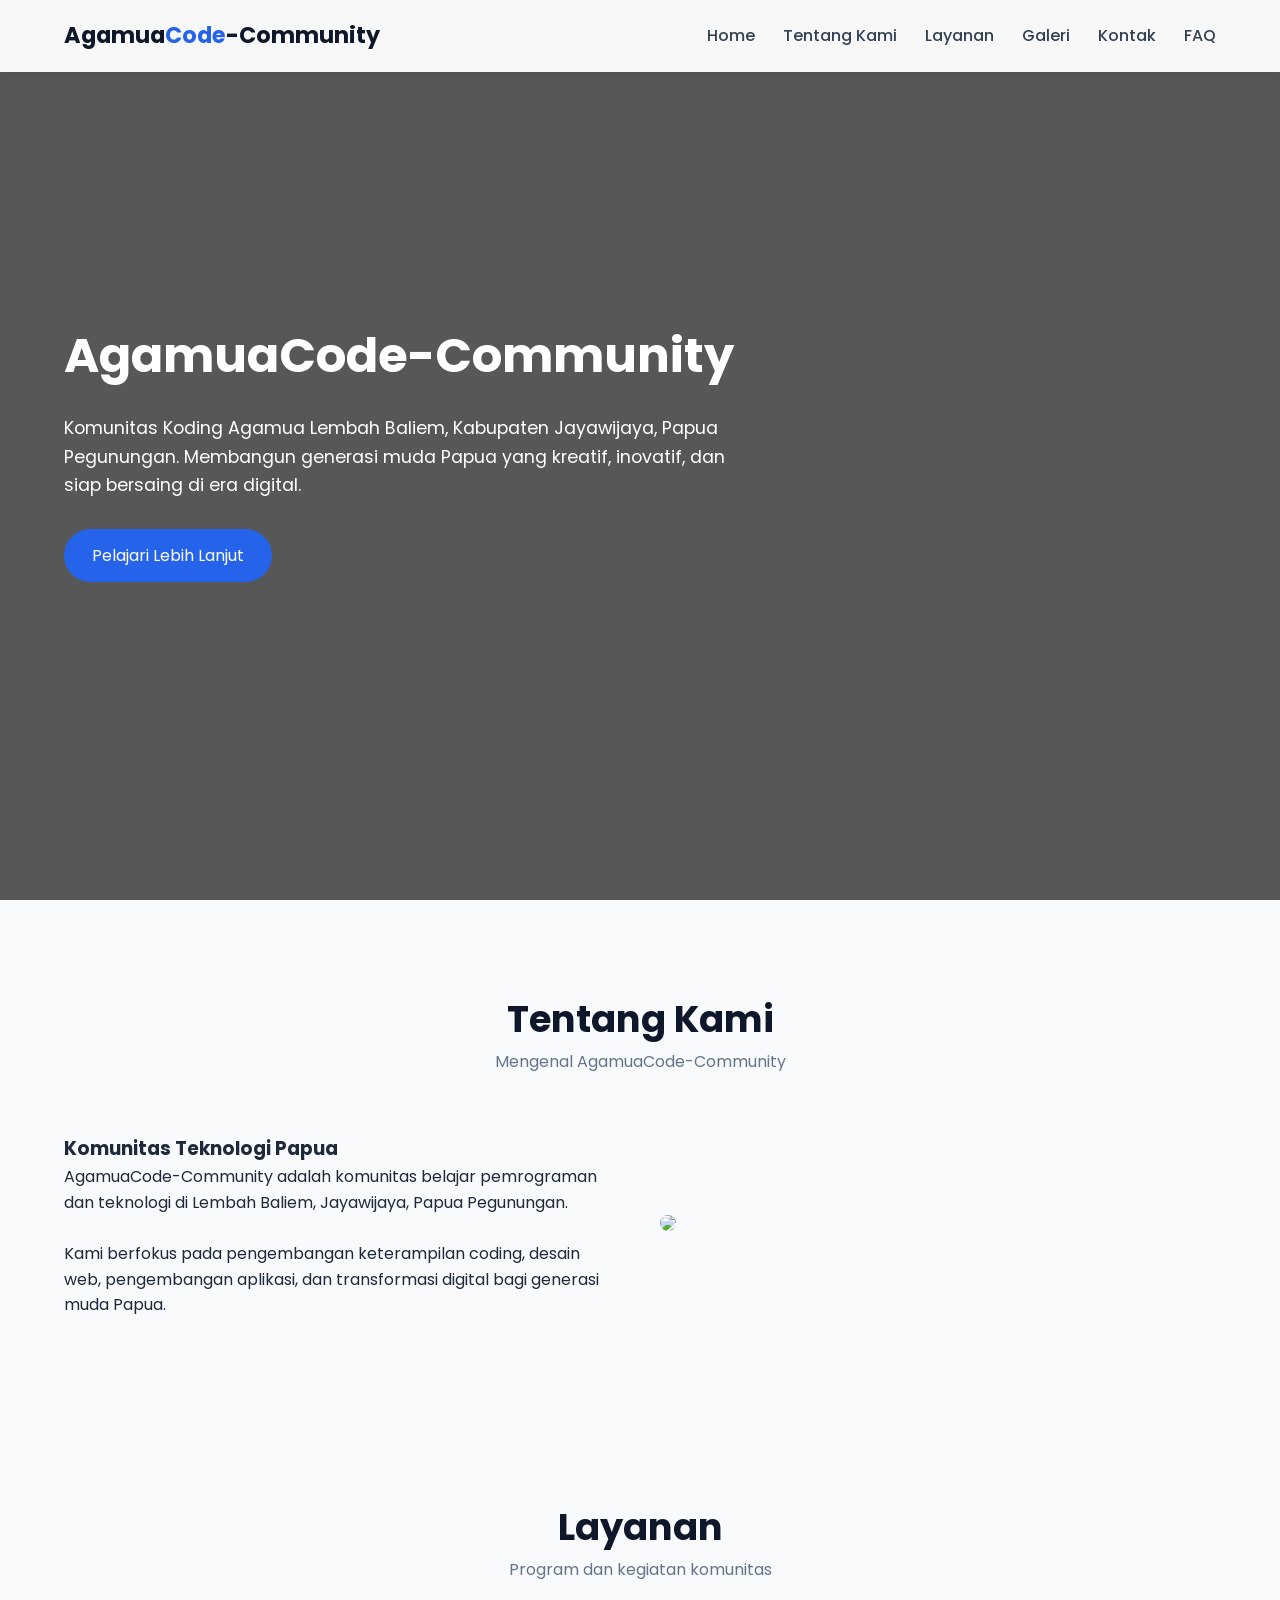
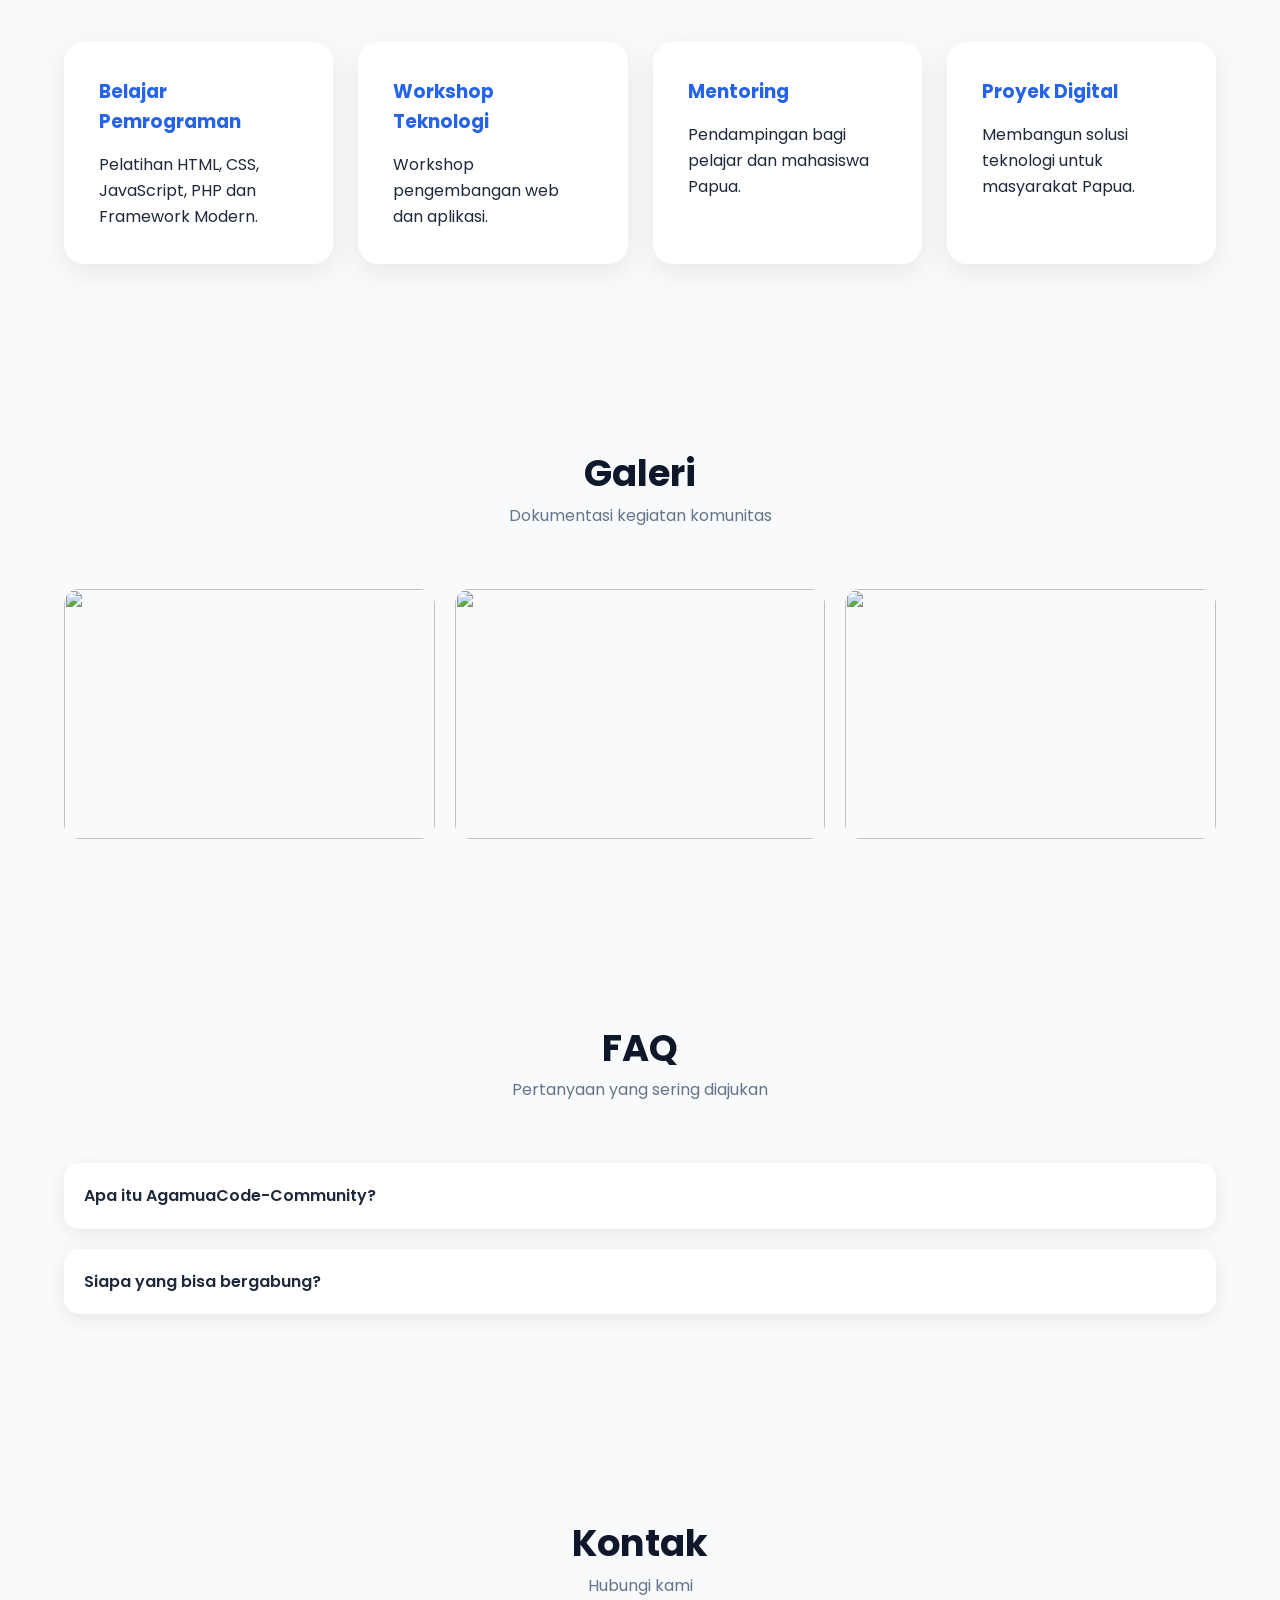
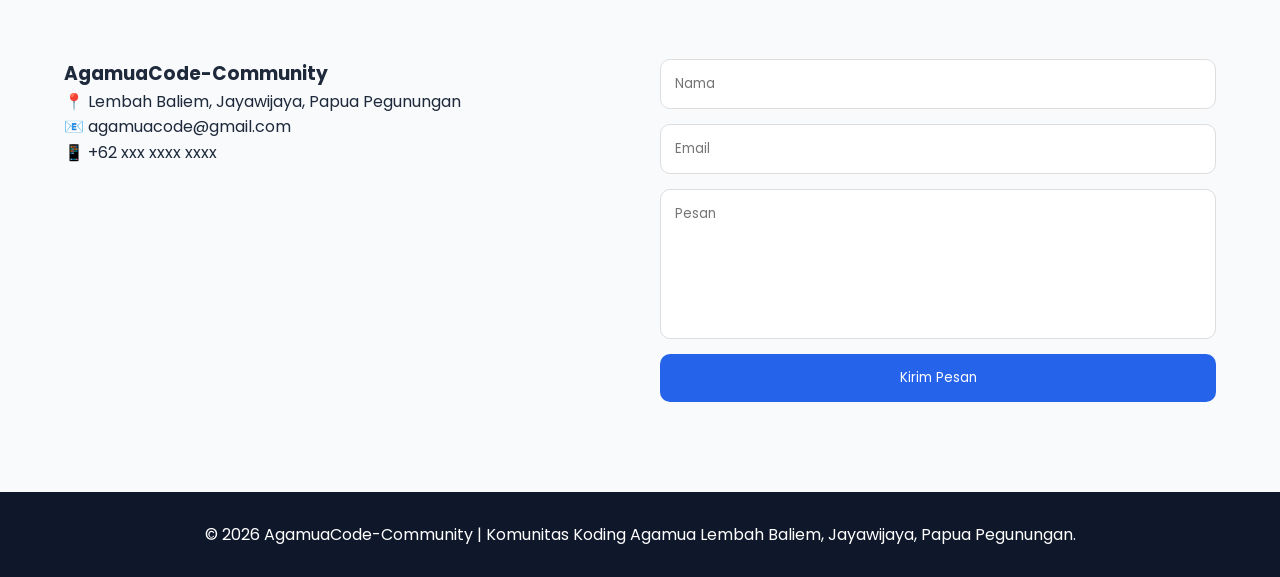
==== index.html @ a18b5c3a "first commit" ====
<!DOCTYPE html>
<html lang="id">

<head>
    <meta charset="UTF-8">
    <meta name="viewport" content="width=device-width, initial-scale=1.0">
    <title>AgamuaCode-Community | Komunitas Koding Agamua</title>

    <link href="https://fonts.googleapis.com/css2?family=Poppins:wght@300;400;500;600;700&display=swap"
        rel="stylesheet">

    <style>
        * {
            margin: 0;
            padding: 0;
            box-sizing: border-box;
            font-family: 'Poppins', sans-serif;
        }

        html {
            scroll-behavior: smooth;
        }

        body {
            background: #f8fafc;
            color: #1e293b;
            line-height: 1.6;
        }

        a {
            text-decoration: none;
        }

        .container {
            width: 90%;
            max-width: 1200px;
            margin: auto;
        }

        /* Navbar */

        header {
            position: fixed;
            width: 100%;
            top: 0;
            left: 0;
            z-index: 1000;
            background: rgba(255, 255, 255, .96);
            box-shadow: 0 2px 15px rgba(0, 0, 0, .08);
        }

        nav {
            display: flex;
            justify-content: space-between;
            align-items: center;
            padding: 18px 0;
        }

        .logo {
            font-size: 1.4rem;
            font-weight: 700;
            color: #0f172a;
        }

        .logo span {
            color: #2563eb;
        }

        .nav-links {
            display: flex;
            gap: 28px;
            list-style: none;
        }

        .nav-links a {
            color: #334155;
            font-weight: 500;
            transition: .3s;
        }

        .nav-links a:hover {
            color: #2563eb;
        }

        .menu-btn {
            display: none;
            font-size: 30px;
            cursor: pointer;
        }

        /* Hero */

        .hero {
            min-height: 100vh;
            background:
                linear-gradient(rgba(0, 0, 0, .65),
                    rgba(0, 0, 0, .65)),
                url('https://images.unsplash.com/photo-1516321318423-f06f85e504b3?auto=format&fit=crop&w=1500&q=80');
            background-size: cover;
            background-position: center;
            display: flex;
            align-items: center;
            color: #fff;
        }

        .hero-content {
            max-width: 700px;
        }

        .hero h1 {
            font-size: 3rem;
            margin-bottom: 20px;
        }

        .hero p {
            font-size: 1.1rem;
            margin-bottom: 30px;
        }

        .btn {
            display: inline-block;
            background: #2563eb;
            color: #fff;
            padding: 14px 28px;
            border-radius: 50px;
            transition: .3s;
        }

        .btn:hover {
            background: #1d4ed8;
            transform: translateY(-3px);
        }

        /* Section */

        section {
            padding: 90px 0;
        }

        .section-title {
            text-align: center;
            margin-bottom: 60px;
        }

        .section-title h2 {
            font-size: 2.3rem;
            color: #0f172a;
        }

        .section-title p {
            color: #64748b;
        }

        /* About */

        .about-grid {
            display: grid;
            grid-template-columns: repeat(auto-fit, minmax(320px, 1fr));
            gap: 40px;
            align-items: center;
        }

        .about-img img {
            width: 100%;
            border-radius: 20px;
        }

        /* Services */

        .cards {
            display: grid;
            grid-template-columns: repeat(auto-fit, minmax(250px, 1fr));
            gap: 25px;
        }

        .card {
            background: #fff;
            padding: 35px;
            border-radius: 20px;
            box-shadow: 0 8px 30px rgba(0, 0, 0, .08);
            transition: .3s;
        }

        .card:hover {
            transform: translateY(-10px);
        }

        .card h3 {
            margin-bottom: 15px;
            color: #2563eb;
        }

        /* Gallery */

        .gallery {
            display: grid;
            grid-template-columns: repeat(auto-fit, minmax(280px, 1fr));
            gap: 20px;
        }

        .gallery img {
            width: 100%;
            height: 250px;
            object-fit: cover;
            border-radius: 15px;
            transition: .4s;
        }

        .gallery img:hover {
            transform: scale(1.04);
        }

        /* FAQ */

        .faq-item {
            background: #fff;
            margin-bottom: 20px;
            border-radius: 15px;
            overflow: hidden;
            box-shadow: 0 5px 20px rgba(0, 0, 0, .08);
        }

        .faq-question {
            padding: 20px;
            cursor: pointer;
            font-weight: 600;
        }

        .faq-answer {
            display: none;
            padding: 20px;
            border-top: 1px solid #eee;
        }

        /* Contact */

        .contact-grid {
            display: grid;
            grid-template-columns: repeat(auto-fit, minmax(300px, 1fr));
            gap: 40px;
        }

        form {
            display: flex;
            flex-direction: column;
            gap: 15px;
        }

        input,
        textarea {
            padding: 14px;
            border: 1px solid #ddd;
            border-radius: 10px;
            outline: none;
        }

        textarea {
            resize: none;
            height: 150px;
        }

        button {
            background: #2563eb;
            color: #fff;
            border: none;
            padding: 14px;
            border-radius: 10px;
            cursor: pointer;
        }

        /* Footer */

        footer {
            background: #0f172a;
            color: #fff;
            text-align: center;
            padding: 30px;
        }

        /* Responsive */

        @media(max-width:768px) {

            .menu-btn {
                display: block;
            }

            .nav-links {
                position: absolute;
                top: 80px;
                left: -100%;
                width: 100%;
                background: #fff;
                flex-direction: column;
                text-align: center;
                padding: 30px 0;
                transition: .4s;
            }

            .nav-links.active {
                left: 0;
            }

            .hero h1 {
                font-size: 2.2rem;
            }
        }
    </style>
</head>

<body>

    <header>
        <div class="container">
            <nav>
                <div class="logo">
                    Agamua<span>Code</span>-Community
                </div>

                <ul class="nav-links" id="menu">
                    <li><a href="#home">Home</a></li>
                    <li><a href="#about">Tentang Kami</a></li>
                    <li><a href="#services">Layanan</a></li>
                    <li><a href="#gallery">Galeri</a></li>
                    <li><a href="#contact">Kontak</a></li>
                    <li><a href="#faq">FAQ</a></li>
                </ul>

                <div class="menu-btn" id="btn">
                    ☰
                </div>
            </nav>
        </div>
    </header>

    <section class="hero" id="home">
        <div class="container">
            <div class="hero-content">
                <h1>AgamuaCode-Community</h1>
                <p>
                    Komunitas Koding Agamua Lembah Baliem,
                    Kabupaten Jayawijaya, Papua Pegunungan.
                    Membangun generasi muda Papua yang kreatif,
                    inovatif, dan siap bersaing di era digital.
                </p>

                <a href="#about" class="btn">
                    Pelajari Lebih Lanjut
                </a>
            </div>
        </div>
    </section>

    <section id="about">
        <div class="container">
            <div class="section-title">
                <h2>Tentang Kami</h2>
                <p>Mengenal AgamuaCode-Community</p>
            </div>

            <div class="about-grid">
                <div>
                    <h3>Komunitas Teknologi Papua</h3>
                    <p>
                        AgamuaCode-Community adalah komunitas belajar
                        pemrograman dan teknologi di Lembah Baliem,
                        Jayawijaya, Papua Pegunungan.
                    </p>

                    <br>

                    <p>
                        Kami berfokus pada pengembangan keterampilan
                        coding, desain web, pengembangan aplikasi,
                        dan transformasi digital bagi generasi muda Papua.
                    </p>
                </div>

                <div class="about-img">
                    <img
                        src="https://images.unsplash.com/photo-1516321497487-e288fb19713f?auto=format&fit=crop&w=1200&q=80">
                </div>
            </div>
        </div>
    </section>

    <section id="services">
        <div class="container">
            <div class="section-title">
                <h2>Layanan</h2>
                <p>Program dan kegiatan komunitas</p>
            </div>

            <div class="cards">
                <div class="card">
                    <h3>Belajar Pemrograman</h3>
                    <p>Pelatihan HTML, CSS, JavaScript, PHP dan Framework Modern.</p>
                </div>

                <div class="card">
                    <h3>Workshop Teknologi</h3>
                    <p>Workshop pengembangan web dan aplikasi.</p>
                </div>

                <div class="card">
                    <h3>Mentoring</h3>
                    <p>Pendampingan bagi pelajar dan mahasiswa Papua.</p>
                </div>

                <div class="card">
                    <h3>Proyek Digital</h3>
                    <p>Membangun solusi teknologi untuk masyarakat Papua.</p>
                </div>
            </div>
        </div>
    </section>

    <section id="gallery">
        <div class="container">
            <div class="section-title">
                <h2>Galeri</h2>
                <p>Dokumentasi kegiatan komunitas</p>
            </div>

            <div class="gallery">
                <img
                    src="https://images.unsplash.com/photo-1516321310764-8d45f1c0b43f?auto=format&fit=crop&w=1200&q=80">
                <img
                    src="https://images.unsplash.com/photo-1517048676732-d65bc937f952?auto=format&fit=crop&w=1200&q=80">
                <img
                    src="https://images.unsplash.com/photo-1522202176988-66273c2fd55f?auto=format&fit=crop&w=1200&q=80">
            </div>
        </div>
    </section>

    <section id="faq">
        <div class="container">
            <div class="section-title">
                <h2>FAQ</h2>
                <p>Pertanyaan yang sering diajukan</p>
            </div>

            <div class="faq-item">
                <div class="faq-question">
                    Apa itu AgamuaCode-Community?
                </div>
                <div class="faq-answer">
                    Komunitas belajar coding dan teknologi di Lembah Baliem.
                </div>
            </div>

            <div class="faq-item">
                <div class="faq-question">
                    Siapa yang bisa bergabung?
                </div>
                <div class="faq-answer">
                    Pelajar, mahasiswa, dan masyarakat umum yang ingin belajar teknologi.
                </div>
            </div>
        </div>
    </section>

    <section id="contact">
        <div class="container">
            <div class="section-title">
                <h2>Kontak</h2>
                <p>Hubungi kami</p>
            </div>

            <div class="contact-grid">
                <div>
                    <h3>AgamuaCode-Community</h3>
                    <p>📍 Lembah Baliem, Jayawijaya, Papua Pegunungan</p>
                    <p>📧 agamuacode@gmail.com</p>
                    <p>📱 +62 xxx xxxx xxxx</p>
                </div>

                <form>
                    <input type="text" placeholder="Nama">
                    <input type="email" placeholder="Email">
                    <textarea placeholder="Pesan"></textarea>
                    <button type="submit">Kirim Pesan</button>
                </form>
            </div>
        </div>
    </section>

    <footer>
        <p>
            © <span id="year"></span>
            AgamuaCode-Community |
            Komunitas Koding Agamua Lembah Baliem,
            Jayawijaya, Papua Pegunungan.
        </p>
    </footer>

    <script>
        const btn = document.getElementById('btn');
        const menu = document.getElementById('menu');

        btn.onclick = () => {
            menu.classList.toggle('active');
        };

        document.querySelectorAll('.faq-question').forEach(item => {
            item.addEventListener('click', () => {
                const answer = item.nextElementSibling;

                answer.style.display =
                    answer.style.display === 'block'
                        ? 'none'
                        : 'block';
            });
        });

        document.getElementById('year').innerText =
            new Date().getFullYear();
    </script>

</body>

</html>
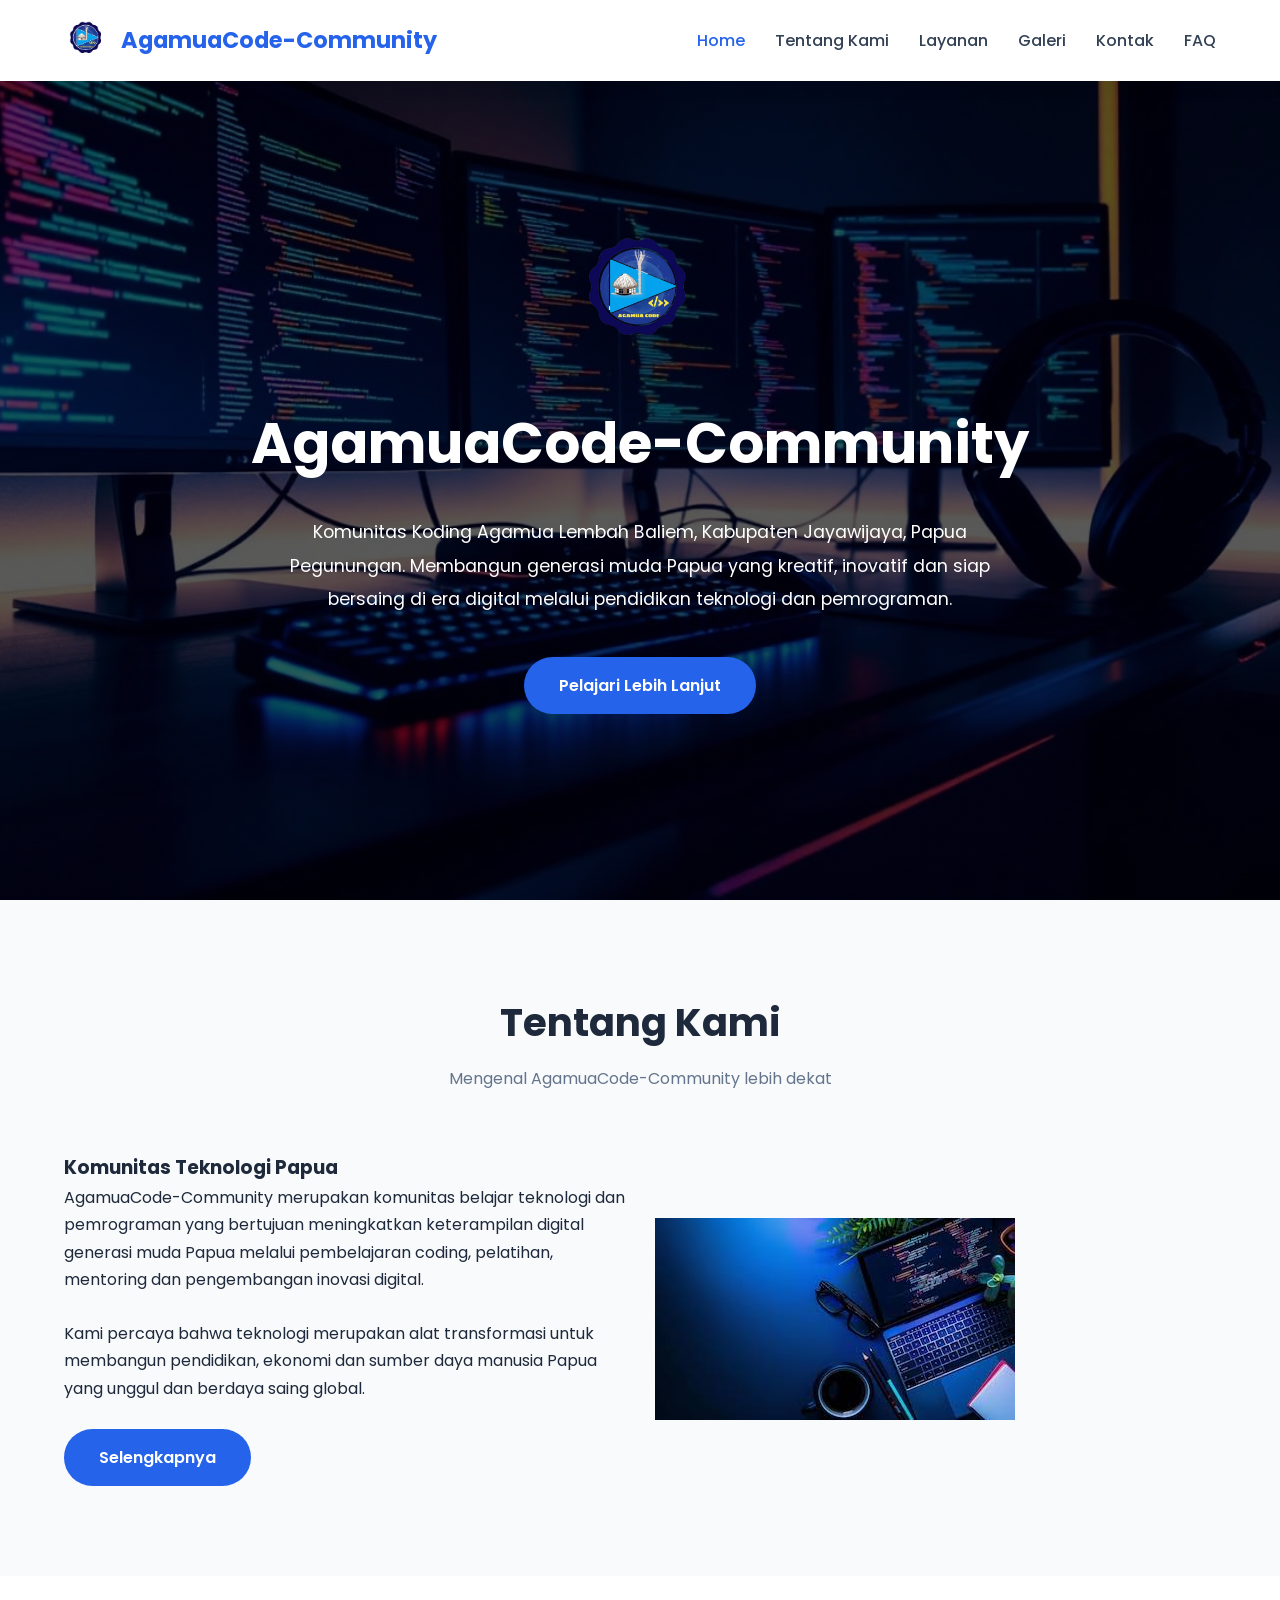
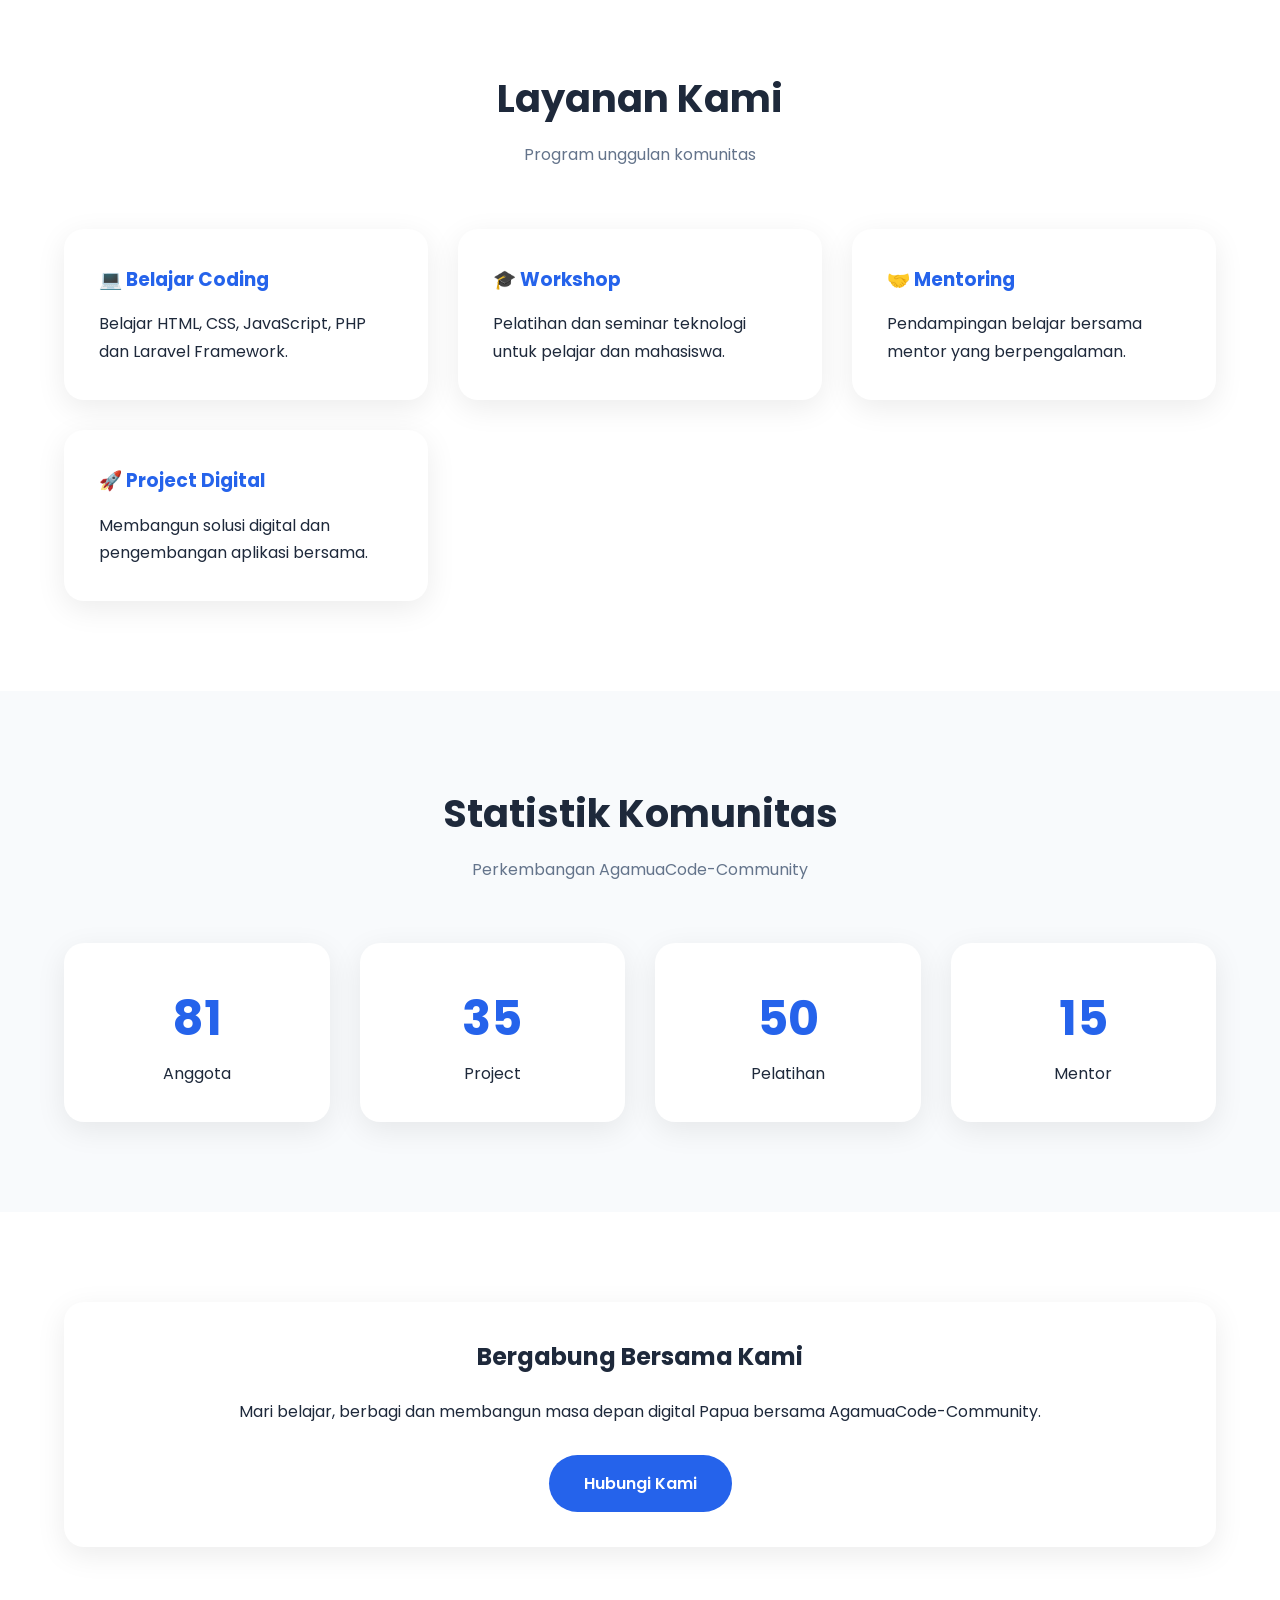
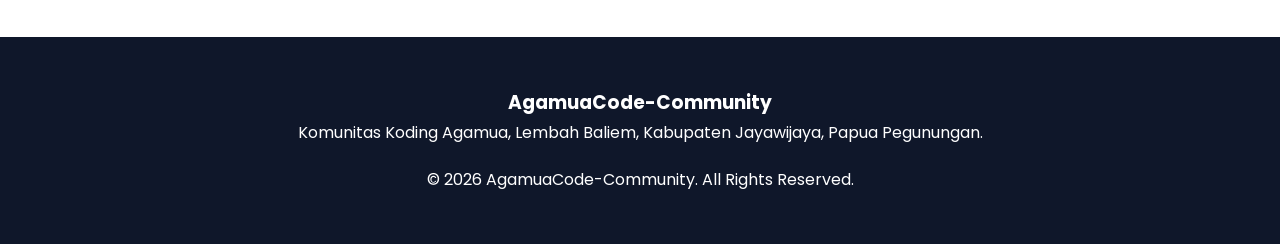
==== commit 1ad7a0e3: "update" ====
--- a/index.html
+++ b/index.html
@@ -1,522 +1,268 @@
+
 <!DOCTYPE html>
 <html lang="id">
 
 <head>
     <meta charset="UTF-8">
     <meta name="viewport" content="width=device-width, initial-scale=1.0">
-    <title>AgamuaCode-Community | Komunitas Koding Agamua</title>
-
+    <title>AgamuaCode-Community | Home</title>
+
+    <link rel="preconnect" href="https://fonts.googleapis.com">
     <link href="https://fonts.googleapis.com/css2?family=Poppins:wght@300;400;500;600;700&display=swap"
         rel="stylesheet">
 
-    <style>
-        * {
-            margin: 0;
-            padding: 0;
-            box-sizing: border-box;
-            font-family: 'Poppins', sans-serif;
-        }
-
-        html {
-            scroll-behavior: smooth;
-        }
-
-        body {
-            background: #f8fafc;
-            color: #1e293b;
-            line-height: 1.6;
-        }
-
-        a {
-            text-decoration: none;
-        }
-
-        .container {
-            width: 90%;
-            max-width: 1200px;
-            margin: auto;
-        }
-
-        /* Navbar */
-
-        header {
-            position: fixed;
-            width: 100%;
-            top: 0;
-            left: 0;
-            z-index: 1000;
-            background: rgba(255, 255, 255, .96);
-            box-shadow: 0 2px 15px rgba(0, 0, 0, .08);
-        }
-
-        nav {
-            display: flex;
-            justify-content: space-between;
-            align-items: center;
-            padding: 18px 0;
-        }
-
-        .logo {
-            font-size: 1.4rem;
-            font-weight: 700;
-            color: #0f172a;
-        }
-
-        .logo span {
-            color: #2563eb;
-        }
-
-        .nav-links {
-            display: flex;
-            gap: 28px;
-            list-style: none;
-        }
-
-        .nav-links a {
-            color: #334155;
-            font-weight: 500;
-            transition: .3s;
-        }
-
-        .nav-links a:hover {
-            color: #2563eb;
-        }
-
-        .menu-btn {
-            display: none;
-            font-size: 30px;
-            cursor: pointer;
-        }
-
-        /* Hero */
-
-        .hero {
-            min-height: 100vh;
-            background:
-                linear-gradient(rgba(0, 0, 0, .65),
-                    rgba(0, 0, 0, .65)),
-                url('https://images.unsplash.com/photo-1516321318423-f06f85e504b3?auto=format&fit=crop&w=1500&q=80');
-            background-size: cover;
-            background-position: center;
-            display: flex;
-            align-items: center;
-            color: #fff;
-        }
-
-        .hero-content {
-            max-width: 700px;
-        }
-
-        .hero h1 {
-            font-size: 3rem;
-            margin-bottom: 20px;
-        }
-
-        .hero p {
-            font-size: 1.1rem;
-            margin-bottom: 30px;
-        }
-
-        .btn {
-            display: inline-block;
-            background: #2563eb;
-            color: #fff;
-            padding: 14px 28px;
-            border-radius: 50px;
-            transition: .3s;
-        }
-
-        .btn:hover {
-            background: #1d4ed8;
-            transform: translateY(-3px);
-        }
-
-        /* Section */
-
-        section {
-            padding: 90px 0;
-        }
-
-        .section-title {
-            text-align: center;
-            margin-bottom: 60px;
-        }
-
-        .section-title h2 {
-            font-size: 2.3rem;
-            color: #0f172a;
-        }
-
-        .section-title p {
-            color: #64748b;
-        }
-
-        /* About */
-
-        .about-grid {
-            display: grid;
-            grid-template-columns: repeat(auto-fit, minmax(320px, 1fr));
-            gap: 40px;
-            align-items: center;
-        }
-
-        .about-img img {
-            width: 100%;
-            border-radius: 20px;
-        }
-
-        /* Services */
-
-        .cards {
-            display: grid;
-            grid-template-columns: repeat(auto-fit, minmax(250px, 1fr));
-            gap: 25px;
-        }
-
-        .card {
-            background: #fff;
-            padding: 35px;
-            border-radius: 20px;
-            box-shadow: 0 8px 30px rgba(0, 0, 0, .08);
-            transition: .3s;
-        }
-
-        .card:hover {
-            transform: translateY(-10px);
-        }
-
-        .card h3 {
-            margin-bottom: 15px;
-            color: #2563eb;
-        }
-
-        /* Gallery */
-
-        .gallery {
-            display: grid;
-            grid-template-columns: repeat(auto-fit, minmax(280px, 1fr));
-            gap: 20px;
-        }
-
-        .gallery img {
-            width: 100%;
-            height: 250px;
-            object-fit: cover;
-            border-radius: 15px;
-            transition: .4s;
-        }
-
-        .gallery img:hover {
-            transform: scale(1.04);
-        }
-
-        /* FAQ */
-
-        .faq-item {
-            background: #fff;
-            margin-bottom: 20px;
-            border-radius: 15px;
-            overflow: hidden;
-            box-shadow: 0 5px 20px rgba(0, 0, 0, .08);
-        }
-
-        .faq-question {
-            padding: 20px;
-            cursor: pointer;
-            font-weight: 600;
-        }
-
-        .faq-answer {
-            display: none;
-            padding: 20px;
-            border-top: 1px solid #eee;
-        }
-
-        /* Contact */
-
-        .contact-grid {
-            display: grid;
-            grid-template-columns: repeat(auto-fit, minmax(300px, 1fr));
-            gap: 40px;
-        }
-
-        form {
-            display: flex;
-            flex-direction: column;
-            gap: 15px;
-        }
-
-        input,
-        textarea {
-            padding: 14px;
-            border: 1px solid #ddd;
-            border-radius: 10px;
-            outline: none;
-        }
-
-        textarea {
-            resize: none;
-            height: 150px;
-        }
-
-        button {
-            background: #2563eb;
-            color: #fff;
-            border: none;
-            padding: 14px;
-            border-radius: 10px;
-            cursor: pointer;
-        }
-
-        /* Footer */
-
-        footer {
-            background: #0f172a;
-            color: #fff;
-            text-align: center;
-            padding: 30px;
-        }
-
-        /* Responsive */
-
-        @media(max-width:768px) {
-
-            .menu-btn {
-                display: block;
-            }
-
-            .nav-links {
-                position: absolute;
-                top: 80px;
-                left: -100%;
-                width: 100%;
-                background: #fff;
-                flex-direction: column;
-                text-align: center;
-                padding: 30px 0;
-                transition: .4s;
-            }
-
-            .nav-links.active {
-                left: 0;
-            }
-
-            .hero h1 {
-                font-size: 2.2rem;
-            }
-        }
-    </style>
-</head>
+    <link rel="stylesheet" href="assets/css/style.css">
+    </head>
 
 <body>
 
+    <!-- HEADER -->
     <header>
         <div class="container">
+
             <nav>
-                <div class="logo">
-                    Agamua<span>Code</span>-Community
-                </div>
+
+                <a href="index.html" class="logo">
+
+                    <img src="assets/images/logo.png" alt="Logo AgamuaCode" class="nav-logo">
+
+                    <span class="logo-text">
+                        Agamua<span class="blue">Code</span>-Community
+                    </span>
+
+                </a>
 
                 <ul class="nav-links" id="menu">
-                    <li><a href="#home">Home</a></li>
-                    <li><a href="#about">Tentang Kami</a></li>
-                    <li><a href="#services">Layanan</a></li>
-                    <li><a href="#gallery">Galeri</a></li>
-                    <li><a href="#contact">Kontak</a></li>
-                    <li><a href="#faq">FAQ</a></li>
+                    <li><a href="index.html" class="active">Home</a></li>
+                    <li><a href="about.html">Tentang Kami</a></li>
+                    <li><a href="services.html">Layanan</a></li>
+                    <li><a href="gallery.html">Galeri</a></li>
+                    <li><a href="contact.html">Kontak</a></li>
+                    <li><a href="faq.html">FAQ</a></li>
                 </ul>
 
-                <div class="menu-btn" id="btn">
-                    ☰
-                </div>
+<div class="menu-btn" id="menuBtn">
+    ☰
+</div>
+
             </nav>
+
         </div>
     </header>
 
-    <section class="hero" id="home">
-        <div class="container">
+    <!-- HERO -->
+    <section class="hero">
+
+        <div class="container">
+
             <div class="hero-content">
-                <h1>AgamuaCode-Community</h1>
+<img src="assets/images/logo.png" alt="Logo AgamuaCode-Community" class="hero-logo">
+
+<h1>
+    AgamuaCode-Community
+</h1>
+
                 <p>
                     Komunitas Koding Agamua Lembah Baliem,
                     Kabupaten Jayawijaya, Papua Pegunungan.
                     Membangun generasi muda Papua yang kreatif,
-                    inovatif, dan siap bersaing di era digital.
+                    inovatif dan siap bersaing di era digital
+                    melalui pendidikan teknologi dan pemrograman.
                 </p>
 
-                <a href="#about" class="btn">
+                <a href="about.html" class="btn">
                     Pelajari Lebih Lanjut
                 </a>
-            </div>
-        </div>
-    </section>
-
+
+            </div>
+
+        </div>
+
+    </section>
+
+    <!-- TENTANG -->
     <section id="about">
-        <div class="container">
+
+        <div class="container">
+
             <div class="section-title">
                 <h2>Tentang Kami</h2>
-                <p>Mengenal AgamuaCode-Community</p>
+                <p>Mengenal AgamuaCode-Community lebih dekat</p>
             </div>
 
             <div class="about-grid">
+
                 <div>
+
                     <h3>Komunitas Teknologi Papua</h3>
-                    <p>
-                        AgamuaCode-Community adalah komunitas belajar
-                        pemrograman dan teknologi di Lembah Baliem,
-                        Jayawijaya, Papua Pegunungan.
+
+                    <p>
+                        AgamuaCode-Community merupakan komunitas belajar
+                        teknologi dan pemrograman yang bertujuan
+                        meningkatkan keterampilan digital generasi muda
+                        Papua melalui pembelajaran coding, pelatihan,
+                        mentoring dan pengembangan inovasi digital.
                     </p>
 
                     <br>
 
                     <p>
-                        Kami berfokus pada pengembangan keterampilan
-                        coding, desain web, pengembangan aplikasi,
-                        dan transformasi digital bagi generasi muda Papua.
-                    </p>
-                </div>
-
-                <div class="about-img">
-                    <img
-                        src="https://images.unsplash.com/photo-1516321497487-e288fb19713f?auto=format&fit=crop&w=1200&q=80">
-                </div>
-            </div>
-        </div>
-    </section>
-
-    <section id="services">
-        <div class="container">
+                        Kami percaya bahwa teknologi merupakan alat
+                        transformasi untuk membangun pendidikan,
+                        ekonomi dan sumber daya manusia Papua
+                        yang unggul dan berdaya saing global.
+                    </p>
+<br>
+
+<a href="about.html" class="btn">
+    Selengkapnya
+</a>
+
+                </div>
+
+                <img src="assets/images/about.jfif" alt="AgamuaCode-Community">
+                </div>
+
+        </div>
+
+    </section>
+
+    <!-- LAYANAN -->
+    <section class="bg-white">
+
+        <div class="container">
+
             <div class="section-title">
-                <h2>Layanan</h2>
-                <p>Program dan kegiatan komunitas</p>
-            </div>
-
-            <div class="cards">
-                <div class="card">
-                    <h3>Belajar Pemrograman</h3>
-                    <p>Pelatihan HTML, CSS, JavaScript, PHP dan Framework Modern.</p>
-                </div>
-
-                <div class="card">
-                    <h3>Workshop Teknologi</h3>
-                    <p>Workshop pengembangan web dan aplikasi.</p>
-                </div>
-
-                <div class="card">
-                    <h3>Mentoring</h3>
-                    <p>Pendampingan bagi pelajar dan mahasiswa Papua.</p>
-                </div>
-
-                <div class="card">
-                    <h3>Proyek Digital</h3>
-                    <p>Membangun solusi teknologi untuk masyarakat Papua.</p>
-                </div>
-            </div>
-        </div>
-    </section>
-
-    <section id="gallery">
-        <div class="container">
+                <h2>Layanan Kami</h2>
+                <p>Program unggulan komunitas</p>
+            </div>
+
+            <div class="card-grid">
+
+                <div class="card">
+                    <h3>💻 Belajar Coding</h3>
+                    <p>
+                        Belajar HTML, CSS, JavaScript,
+                        PHP dan Laravel Framework.
+                    </p>
+                </div>
+
+                <div class="card">
+                    <h3>🎓 Workshop</h3>
+                    <p>
+                        Pelatihan dan seminar teknologi
+                        untuk pelajar dan mahasiswa.
+                    </p>
+                </div>
+
+                <div class="card">
+                    <h3>🤝 Mentoring</h3>
+                    <p>
+                        Pendampingan belajar bersama mentor
+                        yang berpengalaman.
+                    </p>
+                </div>
+
+                <div class="card">
+                    <h3>🚀 Project Digital</h3>
+                    <p>
+                        Membangun solusi digital dan
+                        pengembangan aplikasi bersama.
+                    </p>
+                </div>
+
+            </div>
+
+        </div>
+
+    </section>
+
+    <!-- STATISTIK -->
+    <section>
+
+        <div class="container">
+
             <div class="section-title">
-                <h2>Galeri</h2>
-                <p>Dokumentasi kegiatan komunitas</p>
-            </div>
-
-            <div class="gallery">
-                <img
-                    src="https://images.unsplash.com/photo-1516321310764-8d45f1c0b43f?auto=format&fit=crop&w=1200&q=80">
-                <img
-                    src="https://images.unsplash.com/photo-1517048676732-d65bc937f952?auto=format&fit=crop&w=1200&q=80">
-                <img
-                    src="https://images.unsplash.com/photo-1522202176988-66273c2fd55f?auto=format&fit=crop&w=1200&q=80">
-            </div>
-        </div>
-    </section>
-
-    <section id="faq">
-        <div class="container">
-            <div class="section-title">
-                <h2>FAQ</h2>
-                <p>Pertanyaan yang sering diajukan</p>
-            </div>
-
-            <div class="faq-item">
-                <div class="faq-question">
-                    Apa itu AgamuaCode-Community?
-                </div>
-                <div class="faq-answer">
-                    Komunitas belajar coding dan teknologi di Lembah Baliem.
-                </div>
-            </div>
-
-            <div class="faq-item">
-                <div class="faq-question">
-                    Siapa yang bisa bergabung?
-                </div>
-                <div class="faq-answer">
-                    Pelajar, mahasiswa, dan masyarakat umum yang ingin belajar teknologi.
-                </div>
-            </div>
-        </div>
-    </section>
-
-    <section id="contact">
-        <div class="container">
-            <div class="section-title">
-                <h2>Kontak</h2>
-                <p>Hubungi kami</p>
-            </div>
-
-            <div class="contact-grid">
-                <div>
-                    <h3>AgamuaCode-Community</h3>
-                    <p>📍 Lembah Baliem, Jayawijaya, Papua Pegunungan</p>
-                    <p>📧 agamuacode@gmail.com</p>
-                    <p>📱 +62 xxx xxxx xxxx</p>
-                </div>
-
-                <form>
-                    <input type="text" placeholder="Nama">
-                    <input type="email" placeholder="Email">
-                    <textarea placeholder="Pesan"></textarea>
-                    <button type="submit">Kirim Pesan</button>
-                </form>
-            </div>
-        </div>
-    </section>
-
+                <h2>Statistik Komunitas</h2>
+                <p>Perkembangan AgamuaCode-Community</p>
+            </div>
+
+            <div class="stats">
+            
+                <div class="stat">
+                    <h2 id="member">0</h2>
+                    <p>Anggota</p>
+                </div>
+<div class="stat">
+    <h2 id="project">0</h2>
+    <p>Project</p>
+</div>
+
+                <div class="stat">
+                    <h2 id="training">0</h2>
+                    <p>Pelatihan</p>
+                </div>
+<div class="stat">
+    <h2 id="mentor">0</h2>
+    <p>Mentor</p>
+                </div>
+
+            </div>
+
+        </div>
+
+    </section>
+
+    <!-- CTA -->
+    <section class="bg-white">
+
+        <div class="container">
+<div class="card" style="text-align:center;">
+
+    <h2 style="margin-bottom:20px;">
+        Bergabung Bersama Kami
+    </h2>
+
+    <p style="margin-bottom:30px;">
+        Mari belajar, berbagi dan membangun
+        masa depan digital Papua bersama
+        AgamuaCode-Community.
+    </p>
+
+    <a href="contact.html" class="btn">
+        Hubungi Kami
+    </a>
+
+            </div>
+
+        </div>
+
+    </section>
+
+    <!-- FOOTER -->
     <footer>
-        <p>
-            © <span id="year"></span>
-            AgamuaCode-Community |
-            Komunitas Koding Agamua Lembah Baliem,
-            Jayawijaya, Papua Pegunungan.
-        </p>
+<div class="container">
+
+    <h3>AgamuaCode-Community</h3>
+
+            <p>
+                Komunitas Koding Agamua,
+                Lembah Baliem, Kabupaten Jayawijaya,
+                Papua Pegunungan.
+                </p>
+                
+                <p class="copyright">
+                © <span id="year"></span>
+                AgamuaCode-Community.
+                All Rights Reserved.
+                </p>
+
+        </div>
+
     </footer>
 
-    <script>
-        const btn = document.getElementById('btn');
-        const menu = document.getElementById('menu');
-
-        btn.onclick = () => {
-            menu.classList.toggle('active');
-        };
-
-        document.querySelectorAll('.faq-question').forEach(item => {
-            item.addEventListener('click', () => {
-                const answer = item.nextElementSibling;
-
-                answer.style.display =
-                    answer.style.display === 'block'
-                        ? 'none'
-                        : 'block';
-            });
-        });
-
-        document.getElementById('year').innerText =
-            new Date().getFullYear();
-    </script>
+    <script src="assets/js/script.js"></script>
 
 </body>
 
-</html>+</html>
--- a/assets/css/style.css
+++ b/assets/css/style.css
@@ -0,0 +1,623 @@
+/* =========================
+   RESET
+========================= */
+* {
+    margin: 0;
+    padding: 0;
+    box-sizing: border-box;
+    font-family: 'Poppins', sans-serif;
+}
+
+html {
+    scroll-behavior: smooth;
+}
+
+body {
+    background: #f8fafc;
+    color: #1e293b;
+    line-height: 1.7;
+}
+
+a {
+    text-decoration: none;
+}
+
+img {
+    max-width: 100%;
+    display: block;
+}
+
+.container {
+    width: 90%;
+    max-width: 1200px;
+    margin: auto;
+}
+
+/* =========================
+   HEADER
+========================= */
+
+header {
+    position: fixed;
+    top: 0;
+    left: 0;
+    width: 100%;
+    background: #fff;
+    box-shadow: 0 2px 20px rgba(0, 0, 0, .08);
+    z-index: 1000;
+}
+
+nav {
+    display: flex;
+    justify-content: space-between;
+    align-items: center;
+    padding: 18px 0;
+    position: relative;
+}
+
+.logo {
+    font-size: 1.5rem;
+    font-weight: 700;
+    color: #0f172a;
+}
+
+.logo span {
+    color: #2563eb;
+}
+
+.nav-links {
+    display: flex;
+    align-items: center;
+    gap: 30px;
+    list-style: none;
+}
+
+.nav-links a {
+    color: #334155;
+    font-weight: 500;
+    transition: .3s;
+}
+
+.nav-links a:hover,
+.nav-links a.active {
+    color: #2563eb;
+}
+
+.menu-btn {
+    display: none;
+    font-size: 32px;
+    cursor: pointer;
+    user-select: none;
+    color: #0f172a;
+}
+
+/* =========================
+   HERO
+========================= */
+
+.hero {
+    min-height: 100vh;
+    padding: 140px 20px 100px;
+
+    background:
+        linear-gradient(rgba(0, 0, 0, .65),
+            rgba(0, 0, 0, .65)),
+        url('../images/hero-bg.jpg');
+
+    background-size: cover;
+    background-position: center;
+    background-repeat: no-repeat;
+
+    display: flex;
+    justify-content: center;
+    align-items: center;
+}
+
+.hero-content {
+    max-width: 850px;
+    width: 100%;
+    margin: auto;
+
+    display: flex;
+    flex-direction: column;
+    justify-content: center;
+    align-items: center;
+
+    text-align: center;
+}
+
+.hero-logo {
+    width: 140px;
+    margin-bottom: 30px;
+    animation: floatLogo 3s ease-in-out infinite;
+}
+
+.hero h1 {
+    color: #fff;
+    font-size: 3.5rem;
+    font-weight: 700;
+    margin-bottom: 25px;
+}
+
+.hero p {
+    max-width: 750px;
+    color: #fff;
+    font-size: 1.1rem;
+    line-height: 1.9;
+    margin-bottom: 40px;
+}
+
+/* =========================
+   BUTTON
+========================= */
+
+.btn,
+.hero-btn {
+    display: inline-block;
+    background: #2563eb;
+    color: #fff;
+    padding: 15px 35px;
+    border-radius: 50px;
+    font-weight: 600;
+    transition: .3s;
+}
+
+.btn:hover,
+.hero-btn:hover {
+    background: #1d4ed8;
+    transform: translateY(-5px);
+}
+
+/* =========================
+   SECTION
+========================= */
+
+section {
+    padding: 90px 0;
+}
+
+.section-title {
+    text-align: center;
+    margin-bottom: 60px;
+}
+
+.section-title h2 {
+    font-size: 2.4rem;
+    margin-bottom: 10px;
+}
+
+.section-title p {
+    color: #64748b;
+}
+
+/* =========================
+   GRID
+========================= */
+
+.about-grid,
+.card-grid,
+.stats {
+    display: grid;
+    gap: 30px;
+}
+
+.about-grid {
+    grid-template-columns:
+        repeat(auto-fit, minmax(320px, 1fr));
+    align-items: center;
+}
+
+.card-grid {
+    grid-template-columns:
+        repeat(auto-fit, minmax(280px, 1fr));
+}
+
+.stats {
+    grid-template-columns:
+        repeat(auto-fit, minmax(220px, 1fr));
+}
+
+/* =========================
+   CARD
+========================= */
+
+.card,
+.stat {
+    background: #fff;
+    padding: 35px;
+    border-radius: 20px;
+    box-shadow: 0 8px 30px rgba(0, 0, 0, .08);
+    transition: .3s;
+}
+
+.card:hover {
+    transform: translateY(-10px);
+}
+
+.card h3 {
+    color: #2563eb;
+    margin-bottom: 15px;
+}
+
+.stat {
+    text-align: center;
+}
+
+.stat h2 {
+    color: #2563eb;
+    font-size: 3rem;
+}
+
+.bg-white {
+    background: #fff;
+}
+
+/* =========================
+   FOOTER
+========================= */
+
+footer {
+    background: #0f172a;
+    color: #fff;
+    text-align: center;
+    padding: 50px 20px;
+}
+
+.copyright {
+    margin-top: 20px;
+}
+
+/* =========================
+   ANIMATION
+========================= */
+
+@keyframes floatLogo {
+    0% {
+        transform: translateY(0);
+    }
+
+    50% {
+        transform: translateY(-12px);
+    }
+
+    100% {
+        transform: translateY(0);
+    }
+}
+
+/* =========================
+   TABLET
+========================= */
+
+@media(max-width:768px) {
+
+    .menu-btn {
+        display: block;
+    }
+
+    .nav-links {
+        position: absolute;
+        top: 78px;
+        left: -100%;
+        width: 100%;
+        background: #fff;
+        flex-direction: column;
+        text-align: center;
+        gap: 25px;
+        padding: 35px 0;
+        box-shadow: 0 10px 30px rgba(0, 0, 0, .1);
+        transition: all .4s ease;
+        z-index: 999;
+    }
+
+    .nav-links.show {
+        left: 0;
+    }
+
+    .hero {
+        min-height: 90vh;
+        padding: 120px 20px 80px;
+    }
+
+    .hero-logo {
+        width: 110px;
+    }
+
+    .hero h1 {
+        font-size: 2.5rem;
+    }
+
+    .hero p {
+        font-size: 1rem;
+    }
+
+    section {
+        padding: 70px 0;
+    }
+}
+
+/* =========================
+   MOBILE
+========================= */
+
+@media(max-width:480px) {
+
+    .hero-logo {
+        width: 90px;
+    }
+
+    .hero h1 {
+        font-size: 2rem;
+    }
+
+    .hero p {
+        font-size: .95rem;
+    }
+
+    .btn,
+    .hero-btn {
+        padding: 13px 28px;
+        font-size: .95rem;
+    }
+}
+
+
+.logo {
+    display: flex;
+    align-items: center;
+    gap: 12px;
+    color: #0f172a;
+    font-weight: 700;
+    font-size: 1.4rem;
+}
+
+.nav-logo {
+    width: 45px;
+    height: 45px;
+    object-fit: contain;
+}
+
+.logo-text {
+    display: flex;
+    align-items: center;
+}
+
+.blue {
+    color: #2563eb;
+}
+
+@media(max-width:768px) {
+
+    .nav-logo {
+        width: 38px;
+        height: 38px;
+    }
+
+    .logo {
+        font-size: 1.1rem;
+        gap: 10px;
+    }
+}
+
+/* =========================
+   LOGO NAVBAR
+========================= */
+
+.logo {
+    display: flex;
+    align-items: center;
+    gap: 12px;
+    color: #0f172a;
+    font-size: 1.4rem;
+    font-weight: 700;
+}
+
+.logo span,
+.blue {
+    color: #2563eb;
+}
+
+.nav-logo {
+    width: 45px;
+    height: 45px;
+    object-fit: contain;
+    flex-shrink: 0;
+}
+
+.logo-text {
+    display: flex;
+    align-items: center;
+    flex-wrap: wrap;
+}
+
+/* =========================
+   TOGGLE MENU BUTTON
+========================= */
+
+.menu-btn {
+    display: none;
+    width: 48px;
+    height: 48px;
+    background: #2563eb;
+    color: #fff;
+    border-radius: 12px;
+    border: none;
+    cursor: pointer;
+    font-size: 1.7rem;
+    font-weight: 700;
+    user-select: none;
+
+    align-items: center;
+    justify-content: center;
+
+    transition: all .3s ease;
+    box-shadow: 0 8px 20px rgba(37, 99, 235, .25);
+}
+
+.menu-btn:hover {
+    background: #1d4ed8;
+    transform: translateY(-2px);
+}
+
+.menu-btn:active {
+    transform: scale(.95);
+}
+
+.menu-btn.open {
+    background: #dc2626;
+}
+
+/* =========================
+   MOBILE NAVBAR
+========================= */
+
+@media (max-width:768px) {
+
+    nav {
+        padding: 15px 0;
+    }
+
+    .menu-btn {
+        display: flex;
+    }
+
+    .logo {
+        font-size: 1.1rem;
+        gap: 10px;
+    }
+
+    .nav-logo {
+        width: 38px;
+        height: 38px;
+    }
+
+    .nav-links {
+        position: absolute;
+        top: 78px;
+        left: -100%;
+        width: 100%;
+        background: #fff;
+
+        display: flex;
+        flex-direction: column;
+        align-items: center;
+        gap: 0;
+
+        padding: 20px 0;
+
+        box-shadow:
+            0 15px 30px rgba(0, 0, 0, .08);
+
+        transition: all .4s ease;
+        z-index: 999;
+    }
+
+    .nav-links.show {
+        left: 0;
+    }
+
+    .nav-links li {
+        width: 100%;
+        list-style: none;
+    }
+
+    .nav-links a {
+        display: block;
+        width: 100%;
+        padding: 16px 25px;
+        text-align: center;
+        color: #334155;
+        font-size: 1rem;
+        font-weight: 500;
+        transition: .3s;
+    }
+
+    .nav-links a:hover,
+    .nav-links a.active {
+        background: #eff6ff;
+        color: #2563eb;
+    }
+
+    .hero {
+        min-height: 90vh;
+        padding: 120px 20px 80px;
+    }
+
+    .hero-logo {
+        width: 110px;
+    }
+
+    .hero h1 {
+        font-size: 2.5rem;
+    }
+
+    .hero p {
+        font-size: 1rem;
+    }
+
+    section {
+        padding: 70px 0;
+    }
+}
+
+/* =========================
+   MOBILE KECIL
+========================= */
+
+@media (max-width:480px) {
+
+    .logo {
+        font-size: .95rem;
+    }
+
+    .nav-logo {
+        width: 34px;
+        height: 34px;
+    }
+
+    .menu-btn {
+        width: 44px;
+        height: 44px;
+        font-size: 1.5rem;
+    }
+
+    .hero-logo {
+        width: 90px;
+    }
+
+    .hero h1 {
+        font-size: 2rem;
+    }
+
+    .hero p {
+        font-size: .95rem;
+    }
+
+    .btn,
+    .hero-btn {
+        padding: 13px 28px;
+        font-size: .95rem;
+    }
+}
+
+/* =========================
+   DESKTOP
+========================= */
+
+@media (min-width:769px) {
+
+    .menu-btn {
+        display: none !important;
+    }
+
+    .nav-links {
+        position: static;
+        display: flex;
+        flex-direction: row;
+        background: transparent;
+        box-shadow: none;
+        width: auto;
+        padding: 0;
+        left: 0;
+    }
+}
